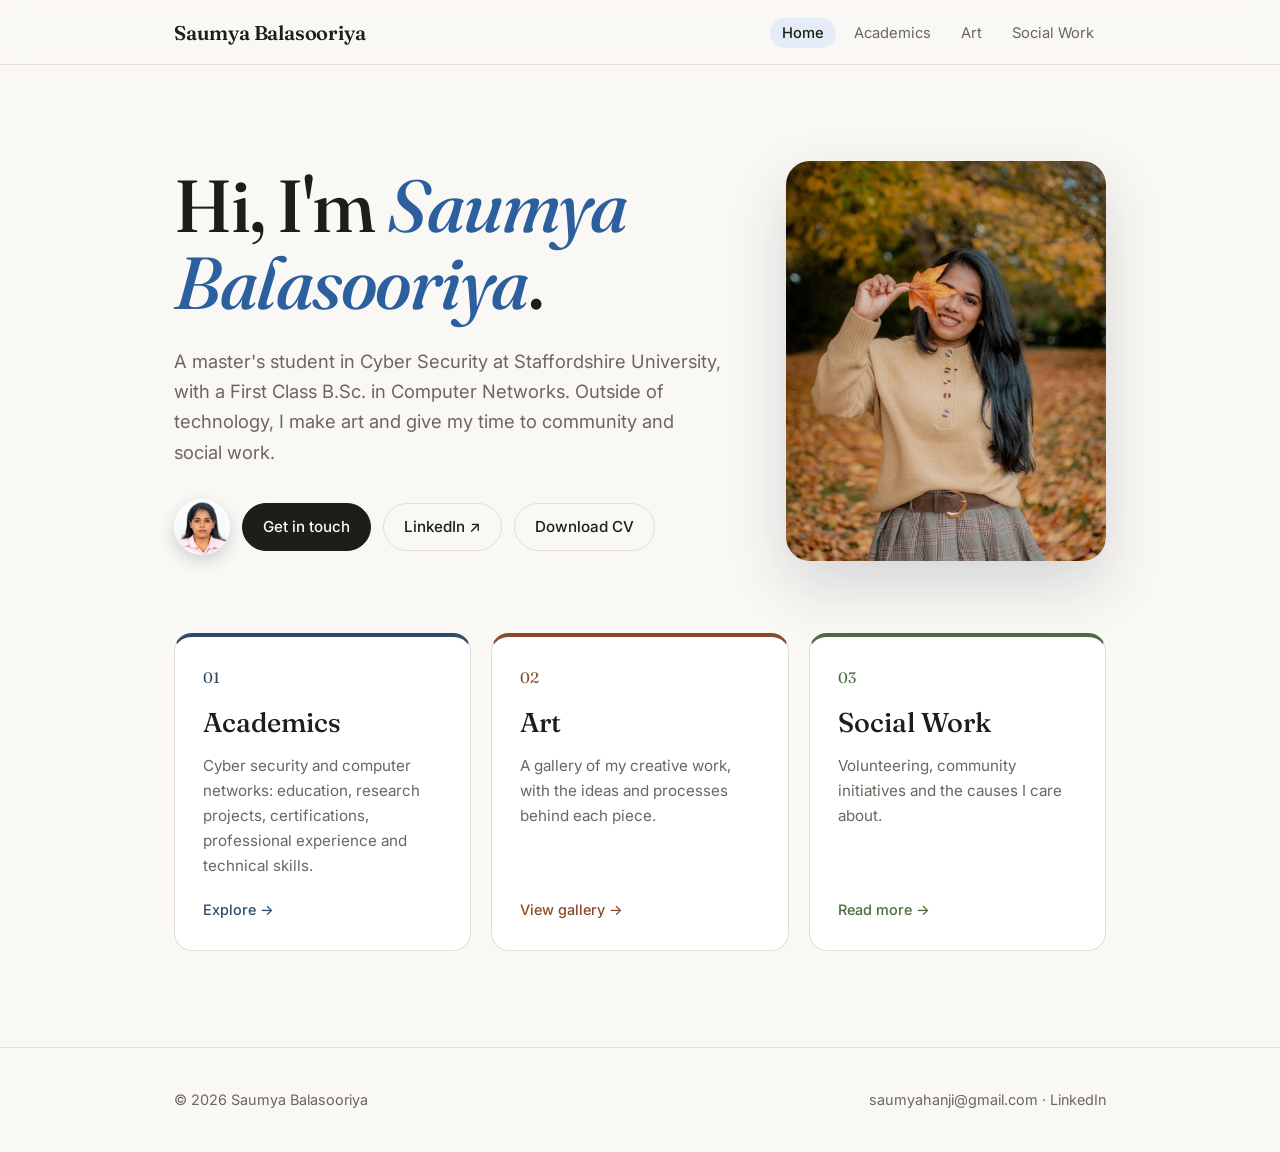
==== index.html @ 0fc7e2a3 "Move formal portrait beside the hero buttons Co-Authored-By: Claude Opus 5.5 <noreply@anthropic.com>" ====
<!doctype html>
<html lang="en">
<head>
  <meta charset="utf-8">
  <meta name="viewport" content="width=device-width, initial-scale=1">
  <title>Saumya Balasooriya</title>
  <meta name="description" content="Portfolio of Saumya Balasooriya: cyber security & networks, art, and social work.">
  <link rel="preconnect" href="https://fonts.googleapis.com">
  <link href="https://fonts.googleapis.com/css2?family=Fraunces:ital,opsz,wght@0,9..144,400;0,9..144,500;0,9..144,600;1,9..144,400&family=Inter:wght@400;500;600&display=swap" rel="stylesheet">
  <meta name="color-scheme" content="light">
  <link rel="icon" href="favicon.svg?v=11" type="image/svg+xml">
  <link rel="stylesheet" href="style.css?v=11">
</head>
<body>
  <nav class="nav">
    <div class="wrap">
      <a class="brand" href="index.html">Saumya Balasooriya</a>
      <ul>
        <li><a href="index.html">Home</a></li>
        <li><a href="academics.html">Academics</a></li>
        <li><a href="art.html">Art</a></li>
        <li><a href="social-work.html">Social Work</a></li>
      </ul>
    </div>
  </nav>

  <main class="wrap">
    <header class="hero reveal">
      <div class="hero-text">
      <h1>Hi, I'm <em>Saumya Balasooriya</em>.</h1>
      <p class="lede">
        A master's student in Cyber Security at Staffordshire University,
        with a First Class B.Sc. in Computer Networks. Outside of technology, I make art and give my time
        to community and social work.
      </p>
      <div class="contact-row">
        <img class="avatar" src="images/portrait.jpg" alt="Portrait of Saumya Balasooriya" width="600" height="600">
        <a class="btn primary" href="mailto:saumyahanji@gmail.com">Get in touch</a>
        <a class="btn" href="https://www.linkedin.com/in/saumya-balasooriya/" target="_blank" rel="noopener">LinkedIn ↗</a>
        <a class="btn" href="Curriculum_Vitae_of_Saumya_Balasooriya.pdf" download>Download CV</a>
      </div>
      </div>
      <div class="hero-photos">
        <img class="casual" src="images/casual.jpg" alt="Saumya Balasooriya smiling among autumn leaves, holding a maple leaf" width="933" height="1400">
      </div>
    </header>

    <div class="pillars">
      <a class="pillar c-academics reveal" href="academics.html">
        <span class="num">01</span>
        <h2>Academics</h2>
        <p>Cyber security and computer networks: education, research projects, certifications, professional experience and technical skills.</p>
        <span class="go">Explore →</span>
      </a>
      <a class="pillar c-art reveal" href="art.html">
        <span class="num">02</span>
        <h2>Art</h2>
        <p>A gallery of my creative work, with the ideas and processes behind each piece.</p>
        <span class="go">View gallery →</span>
      </a>
      <a class="pillar c-social reveal" href="social-work.html">
        <span class="num">03</span>
        <h2>Social Work</h2>
        <p>Volunteering, community initiatives and the causes I care about.</p>
        <span class="go">Read more →</span>
      </a>
    </div>
  </main>

  <footer>
    <div class="wrap">
      <span>© <span data-year></span> Saumya Balasooriya</span>
      <span><a href="mailto:saumyahanji@gmail.com">saumyahanji@gmail.com</a> · <a href="https://www.linkedin.com/in/saumya-balasooriya/" target="_blank" rel="noopener">LinkedIn</a></span>
    </div>
  </footer>
  <script src="site.js?v=11"></script>
</body>
</html>
---- style.css ----
:root {
  --bg: #faf8f4;
  --surface: #ffffff;
  --ink: #1f1d1a;
  --muted: #6b665e;
  --line: #e4dfd5;
  --accent: #2b5f9e;
  --accent-soft: #e3ecf7;
  --academics: #2f4d6b;
  --art: #8a4b2a;
  --social: #4c6b3f;
  --serif: "Fraunces", Georgia, serif;
  --sans: "Inter", system-ui, -apple-system, sans-serif;
}

* { box-sizing: border-box; margin: 0; padding: 0; }

html { scroll-behavior: smooth; }

body {
  background: var(--bg);
  color: var(--ink);
  font-family: var(--sans);
  font-size: 17px;
  line-height: 1.65;
  -webkit-font-smoothing: antialiased;
}

a { color: inherit; }

.wrap { max-width: 980px; margin: 0 auto; padding: 0 24px; }

/* ---------- Nav ---------- */
.nav {
  position: sticky; top: 0; z-index: 10;
  background: color-mix(in srgb, var(--bg) 88%, transparent);
  backdrop-filter: blur(10px);
  border-bottom: 1px solid var(--line);
}
.nav .wrap {
  display: flex; align-items: center; justify-content: space-between;
  height: 64px; gap: 16px;
}
.brand {
  font-family: var(--serif); font-size: 1.25rem; font-weight: 600;
  text-decoration: none; letter-spacing: -0.01em;
}
.nav ul { display: flex; gap: 6px; list-style: none; }
.nav ul a {
  text-decoration: none; font-size: 0.92rem; color: var(--muted);
  padding: 6px 12px; border-radius: 999px; transition: all .2s;
}
.nav ul a:hover { color: var(--ink); background: var(--accent-soft); }
.nav ul a.active { color: var(--ink); background: var(--accent-soft); font-weight: 500; }

/* ---------- Hero ---------- */
.hero { padding: 96px 0 72px; }
.eyebrow {
  font-size: 0.8rem; letter-spacing: 0.14em; text-transform: uppercase;
  color: var(--accent); font-weight: 600; margin-bottom: 18px;
}
h1 {
  font-family: var(--serif); font-weight: 500;
  font-size: clamp(2.6rem, 7vw, 4.6rem); line-height: 1.05; letter-spacing: -0.02em;
}
h1 em { font-style: italic; color: var(--accent); }
.lede { max-width: 620px; margin-top: 24px; font-size: 1.15rem; color: var(--muted); }
.contact-row { display: flex; flex-wrap: wrap; gap: 12px; margin-top: 32px; }
.btn {
  display: inline-flex; align-items: center; gap: 8px;
  padding: 10px 20px; border-radius: 999px; text-decoration: none;
  font-size: 0.95rem; font-weight: 500; border: 1px solid var(--line);
  transition: all .2s;
}
.btn:hover { border-color: var(--ink); }
.btn.primary { background: var(--ink); color: var(--bg); border-color: var(--ink); }
.btn.primary:hover { opacity: .85; }

.hero { display: grid; grid-template-columns: 1fr auto; gap: 64px; align-items: center; }
.hero-photos { position: relative; width: 320px; flex-shrink: 0; }
.hero-photos .casual {
  display: block; width: 100%; height: auto; aspect-ratio: 4/5; object-fit: cover; object-position: center 30%;
  border-radius: 24px; box-shadow: 0 24px 60px rgba(20, 40, 70, .16);
}
.contact-row { align-items: center; }
.avatar {
  width: 56px; height: 56px; border-radius: 50%; object-fit: cover; object-position: center 22%;
  box-shadow: 0 6px 16px rgba(20, 40, 70, .18); flex-shrink: 0;
}

/* ---------- Page header (sub pages) ---------- */
.page-head { padding: 72px 0 40px; border-bottom: 1px solid var(--line); }
.page-head h1 { font-size: clamp(2.4rem, 6vw, 3.6rem); }
.page-head .lede { margin-top: 16px; }

/* ---------- Pillars (home) ---------- */
.pillars {
  display: grid; grid-template-columns: repeat(3, 1fr); gap: 20px;
  padding-bottom: 96px;
}
.pillar {
  display: flex; flex-direction: column;
  background: var(--surface); border: 1px solid var(--line); border-radius: 18px;
  padding: 28px; text-decoration: none; transition: transform .25s, border-color .25s;
  border-top: 4px solid var(--c);
}
.pillar:hover { transform: translateY(-4px); border-color: var(--c); border-top-color: var(--c); }
.pillar .num { font-family: var(--serif); color: var(--c); font-size: 0.95rem; }
.pillar h2 { font-family: var(--serif); font-weight: 500; font-size: 1.7rem; margin: 10px 0 8px; }
.pillar p { color: var(--muted); font-size: 0.95rem; flex: 1; }
.pillar .go { margin-top: 20px; font-size: 0.9rem; font-weight: 500; color: var(--c); }
.c-academics { --c: var(--academics); }
.c-art { --c: var(--art); }
.c-social { --c: var(--social); }

/* ---------- Sections ---------- */
section.block { padding: 56px 0; border-bottom: 1px solid var(--line); }
section.block:last-of-type { border-bottom: 0; }
.block-title {
  font-family: var(--serif); font-weight: 500; font-size: 1.9rem;
  margin-bottom: 28px; letter-spacing: -0.01em;
}

/* Timeline entries */
.entry {
  display: grid; grid-template-columns: 170px 1fr; gap: 24px;
  padding: 20px 0; border-top: 1px dashed var(--line);
}
.entry:first-of-type { border-top: 0; padding-top: 0; }
.entry .when { color: var(--muted); font-size: 0.88rem; padding-top: 3px; font-variant-numeric: tabular-nums; }
.entry h3 { font-size: 1.08rem; font-weight: 600; }
.entry .where { color: var(--muted); font-size: 0.95rem; }
.entry .tag {
  display: inline-block; font-size: 0.75rem; font-weight: 600;
  background: var(--accent-soft); color: var(--accent);
  padding: 2px 10px; border-radius: 999px; margin-left: 6px; vertical-align: 2px;
}
.entry ul { margin: 10px 0 0 18px; color: var(--ink); font-size: 0.95rem; }
.entry li { margin-bottom: 6px; }
.entry li::marker { color: var(--muted); }

/* Skills */
.skills { display: grid; gap: 18px; }
.skill-row { display: grid; grid-template-columns: 200px 1fr; gap: 24px; align-items: start; }
.skill-row h4 { font-size: 0.95rem; font-weight: 600; padding-top: 4px; }
.chips { display: flex; flex-wrap: wrap; gap: 8px; }
.chip {
  font-size: 0.85rem; padding: 4px 12px; border-radius: 999px;
  background: var(--surface); border: 1px solid var(--line);
}

/* Art gallery */
.filters { display: flex; flex-wrap: wrap; gap: 8px; margin-bottom: 28px; }
.filters button {
  font: inherit; font-size: 0.88rem; cursor: pointer;
  padding: 6px 16px; border-radius: 999px;
  background: transparent; color: var(--muted); border: 1px solid var(--line);
}
.filters button.on { background: var(--ink); color: var(--bg); border-color: var(--ink); }
.gallery { columns: 3 260px; column-gap: 20px; }
.art-card {
  break-inside: avoid; margin-bottom: 20px; cursor: zoom-in;
  background: var(--surface); border: 1px solid var(--line); border-radius: 14px; overflow: hidden;
}
.art-card .frame {
  aspect-ratio: var(--ratio, 4/5);
  background: linear-gradient(135deg, var(--g1), var(--g2));
  display: grid; place-items: center; color: rgba(255,255,255,.85);
  font-size: 0.8rem; letter-spacing: .1em; text-transform: uppercase;
}
.art-card img { width: 100%; display: block; }
.art-card .cap { padding: 14px 16px; }
.art-card .cap strong { display: block; font-weight: 600; font-size: 0.98rem; }
.art-card .cap span { color: var(--muted); font-size: 0.85rem; }

.lightbox {
  position: fixed; inset: 0; z-index: 50; display: none;
  background: rgba(10,10,10,.88); padding: 24px;
  align-items: center; justify-content: center; flex-direction: column; gap: 14px;
}
.lightbox.open { display: flex; }
.lightbox .big { max-width: min(900px, 100%); max-height: 78vh; border-radius: 10px; overflow: hidden; }
.lightbox .big img { max-height: 78vh; max-width: min(720px, 90vw); width: auto; height: auto; object-fit: contain; display: block; }
.lightbox .big .frame { max-height: 78vh; width: min(640px, 90vw); }
.lightbox p a { color: #fff; font-size: .9rem; opacity: .85; }
.lightbox p { color: #eee; text-align: center; }
.lightbox button {
  position: absolute; top: 18px; right: 22px; background: none; border: 0;
  color: #fff; font-size: 2rem; cursor: pointer;
}

/* Callouts / statements */
.statement {
  font-family: var(--serif); font-size: clamp(1.3rem, 3vw, 1.7rem); line-height: 1.45;
  max-width: 760px; font-weight: 400;
}
.stats { display: grid; grid-template-columns: repeat(3, 1fr); gap: 20px; margin-top: 40px; }
.stat {
  background: var(--surface); border: 1px solid var(--line); border-radius: 14px; padding: 22px;
}
.stat b { display: block; font-family: var(--serif); font-size: 2.2rem; font-weight: 500; color: var(--social); }
.stat span { color: var(--muted); font-size: 0.9rem; }

.note {
  background: var(--accent-soft); border-left: 3px solid var(--accent);
  padding: 14px 18px; border-radius: 8px; font-size: 0.9rem; color: var(--ink); margin-bottom: 28px;
}

/* ---------- Event photo story ---------- */
.event-feature {
  display: grid; grid-template-columns: 1.5fr 1fr; gap: 28px; align-items: center; margin-bottom: 8px;
}
.event-feature .art-card { margin: 0; }
.event-feature .art-card img { width: 100%; aspect-ratio: 4/3; object-fit: cover; display: block; }
.event-feature .cap { padding: 12px 16px; }
.event-feature .cap strong { display: block; font-weight: 600; font-size: 0.95rem; }
.event-feature .cap span { color: var(--muted); font-size: 0.85rem; }
.event-note { border-left: 3px solid var(--accent); padding: 4px 0 4px 22px; }
.event-note-label {
  font-size: 0.78rem; letter-spacing: .14em; text-transform: uppercase;
  color: var(--accent); font-weight: 600; margin-bottom: 10px;
}
.event-note p:last-child { font-family: var(--serif); font-size: 1.2rem; line-height: 1.55; }
.event-row { display: grid; gap: 16px; margin-bottom: 16px; }
.event-row.one { grid-template-columns: 1fr; }
.event-row.two { grid-template-columns: repeat(2, 1fr); }
.event-row.three { grid-template-columns: repeat(3, 1fr); }
.event-row .art-card { margin: 0; break-inside: auto; }
.event-row .art-card img { width: 100%; aspect-ratio: 4/3; object-fit: cover; display: block; }
.event-row.two .art-card img { aspect-ratio: 16/10; }
.event-row .art-card.feature img { aspect-ratio: 16/8; object-position: center 35%; }
.event-row .cap { padding: 12px 16px; }
.event-row .cap strong { display: block; font-weight: 600; font-size: 0.95rem; }
.event-row .cap span { color: var(--muted); font-size: 0.85rem; }
.event-step {
  display: flex; align-items: baseline; gap: 12px;
  font-family: var(--serif); font-weight: 500; font-size: 1.3rem; margin: 40px 0 16px;
}
.event-step span { font-size: 0.9rem; color: var(--accent); letter-spacing: .08em; }

/* ---------- Footer ---------- */
footer { border-top: 1px solid var(--line); padding: 40px 0; color: var(--muted); font-size: 0.9rem; }
footer .wrap { display: flex; justify-content: space-between; flex-wrap: wrap; gap: 12px; }
footer a { text-decoration: none; }
footer a:hover { color: var(--ink); }

/* ---------- Reveal ---------- */
.reveal { opacity: 0; transform: translateY(16px); transition: opacity .7s ease, transform .7s ease; }
.reveal.in { opacity: 1; transform: none; }
@media (prefers-reduced-motion: reduce) { .reveal { opacity: 1; transform: none; transition: none; } }

/* ---------- Mobile ---------- */
@media (max-width: 760px) {
  .wrap { padding: 0 16px; }
  .nav .wrap { height: auto; padding-top: 12px; padding-bottom: 12px; flex-direction: column; align-items: flex-start; gap: 8px; }
  .nav ul { flex-wrap: wrap; margin-left: -12px; }
  .hero { padding: 40px 0 48px; grid-template-columns: 1fr; gap: 36px; }
  .hero-photos { order: -1; width: min(260px, 72%); }
  .avatar { width: 48px; height: 48px; }
  .pillars, .stats { grid-template-columns: 1fr; }
  .event-row.two, .event-row.three { grid-template-columns: 1fr 1fr; }
  .event-feature { grid-template-columns: 1fr; }
  .entry, .skill-row { grid-template-columns: 1fr; gap: 6px; }
}
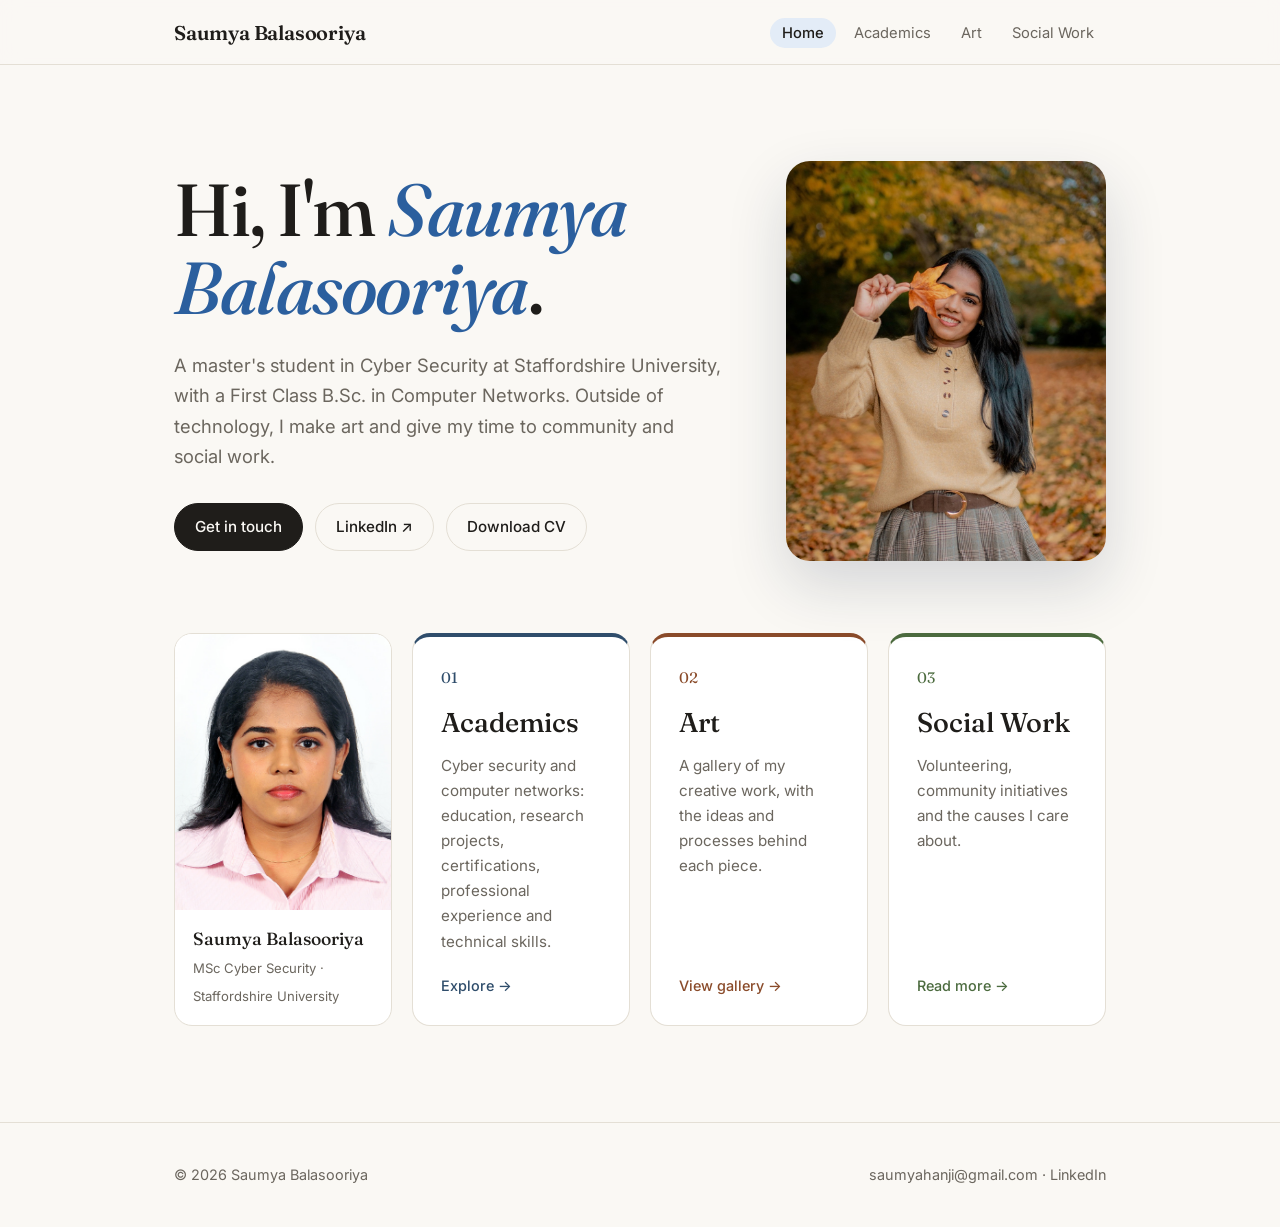
==== commit dd818595: "Show formal portrait as the first of the home page tiles Co-Authored-By: Claude Opus 5.5 <noreply@an" ====
--- a/index.html
+++ b/index.html
@@ -8,8 +8,8 @@
   <link rel="preconnect" href="https://fonts.googleapis.com">
   <link href="https://fonts.googleapis.com/css2?family=Fraunces:ital,opsz,wght@0,9..144,400;0,9..144,500;0,9..144,600;1,9..144,400&family=Inter:wght@400;500;600&display=swap" rel="stylesheet">
   <meta name="color-scheme" content="light">
-  <link rel="icon" href="favicon.svg?v=11" type="image/svg+xml">
-  <link rel="stylesheet" href="style.css?v=11">
+  <link rel="icon" href="favicon.svg?v=12" type="image/svg+xml">
+  <link rel="stylesheet" href="style.css?v=12">
 </head>
 <body>
   <nav class="nav">
@@ -34,7 +34,6 @@
         to community and social work.
       </p>
       <div class="contact-row">
-        <img class="avatar" src="images/portrait.jpg" alt="Portrait of Saumya Balasooriya" width="600" height="600">
         <a class="btn primary" href="mailto:saumyahanji@gmail.com">Get in touch</a>
         <a class="btn" href="https://www.linkedin.com/in/saumya-balasooriya/" target="_blank" rel="noopener">LinkedIn ↗</a>
         <a class="btn" href="Curriculum_Vitae_of_Saumya_Balasooriya.pdf" download>Download CV</a>
@@ -46,6 +45,10 @@
     </header>
 
     <div class="pillars">
+      <figure class="pillar portrait-tile reveal">
+        <img src="images/portrait.jpg" alt="Portrait of Saumya Balasooriya" width="600" height="600">
+        <figcaption><strong>Saumya Balasooriya</strong><span>MSc Cyber Security · Staffordshire University</span></figcaption>
+      </figure>
       <a class="pillar c-academics reveal" href="academics.html">
         <span class="num">01</span>
         <h2>Academics</h2>
@@ -73,6 +76,6 @@
       <span><a href="mailto:saumyahanji@gmail.com">saumyahanji@gmail.com</a> · <a href="https://www.linkedin.com/in/saumya-balasooriya/" target="_blank" rel="noopener">LinkedIn</a></span>
     </div>
   </footer>
-  <script src="site.js?v=11"></script>
+  <script src="site.js?v=12"></script>
 </body>
 </html>
--- a/style.css
+++ b/style.css
@@ -83,10 +83,6 @@
   border-radius: 24px; box-shadow: 0 24px 60px rgba(20, 40, 70, .16);
 }
 .contact-row { align-items: center; }
-.avatar {
-  width: 56px; height: 56px; border-radius: 50%; object-fit: cover; object-position: center 22%;
-  box-shadow: 0 6px 16px rgba(20, 40, 70, .18); flex-shrink: 0;
-}
 
 /* ---------- Page header (sub pages) ---------- */
 .page-head { padding: 72px 0 40px; border-bottom: 1px solid var(--line); }
@@ -95,7 +91,7 @@
 
 /* ---------- Pillars (home) ---------- */
 .pillars {
-  display: grid; grid-template-columns: repeat(3, 1fr); gap: 20px;
+  display: grid; grid-template-columns: repeat(4, 1fr); gap: 20px;
   padding-bottom: 96px;
 }
 .pillar {
@@ -104,6 +100,17 @@
   padding: 28px; text-decoration: none; transition: transform .25s, border-color .25s;
   border-top: 4px solid var(--c);
 }
+.portrait-tile {
+  margin: 0; padding: 0; overflow: hidden; border-top: 1px solid var(--line);
+}
+.portrait-tile:hover { transform: none; border-color: var(--line); border-top-color: var(--line); }
+.portrait-tile img {
+  display: block; width: 100%; flex: 1; min-height: 0; height: auto;
+  object-fit: cover; object-position: center 20%;
+}
+.portrait-tile figcaption { padding: 14px 18px 16px; }
+.portrait-tile strong { display: block; font-family: var(--serif); font-weight: 500; font-size: 1.1rem; }
+.portrait-tile span { color: var(--muted); font-size: 0.82rem; }
 .pillar:hover { transform: translateY(-4px); border-color: var(--c); border-top-color: var(--c); }
 .pillar .num { font-family: var(--serif); color: var(--c); font-size: 0.95rem; }
 .pillar h2 { font-family: var(--serif); font-weight: 500; font-size: 1.7rem; margin: 10px 0 8px; }
@@ -249,6 +256,10 @@
 .reveal.in { opacity: 1; transform: none; }
 @media (prefers-reduced-motion: reduce) { .reveal { opacity: 1; transform: none; transition: none; } }
 
+@media (max-width: 1000px) and (min-width: 761px) {
+  .pillars { grid-template-columns: repeat(2, 1fr); }
+}
+
 /* ---------- Mobile ---------- */
 @media (max-width: 760px) {
   .wrap { padding: 0 16px; }
@@ -256,8 +267,8 @@
   .nav ul { flex-wrap: wrap; margin-left: -12px; }
   .hero { padding: 40px 0 48px; grid-template-columns: 1fr; gap: 36px; }
   .hero-photos { order: -1; width: min(260px, 72%); }
-  .avatar { width: 48px; height: 48px; }
   .pillars, .stats { grid-template-columns: 1fr; }
+  .portrait-tile img { aspect-ratio: 4/3; flex: none; }
   .event-row.two, .event-row.three { grid-template-columns: 1fr 1fr; }
   .event-feature { grid-template-columns: 1fr; }
   .entry, .skill-row { grid-template-columns: 1fr; gap: 6px; }
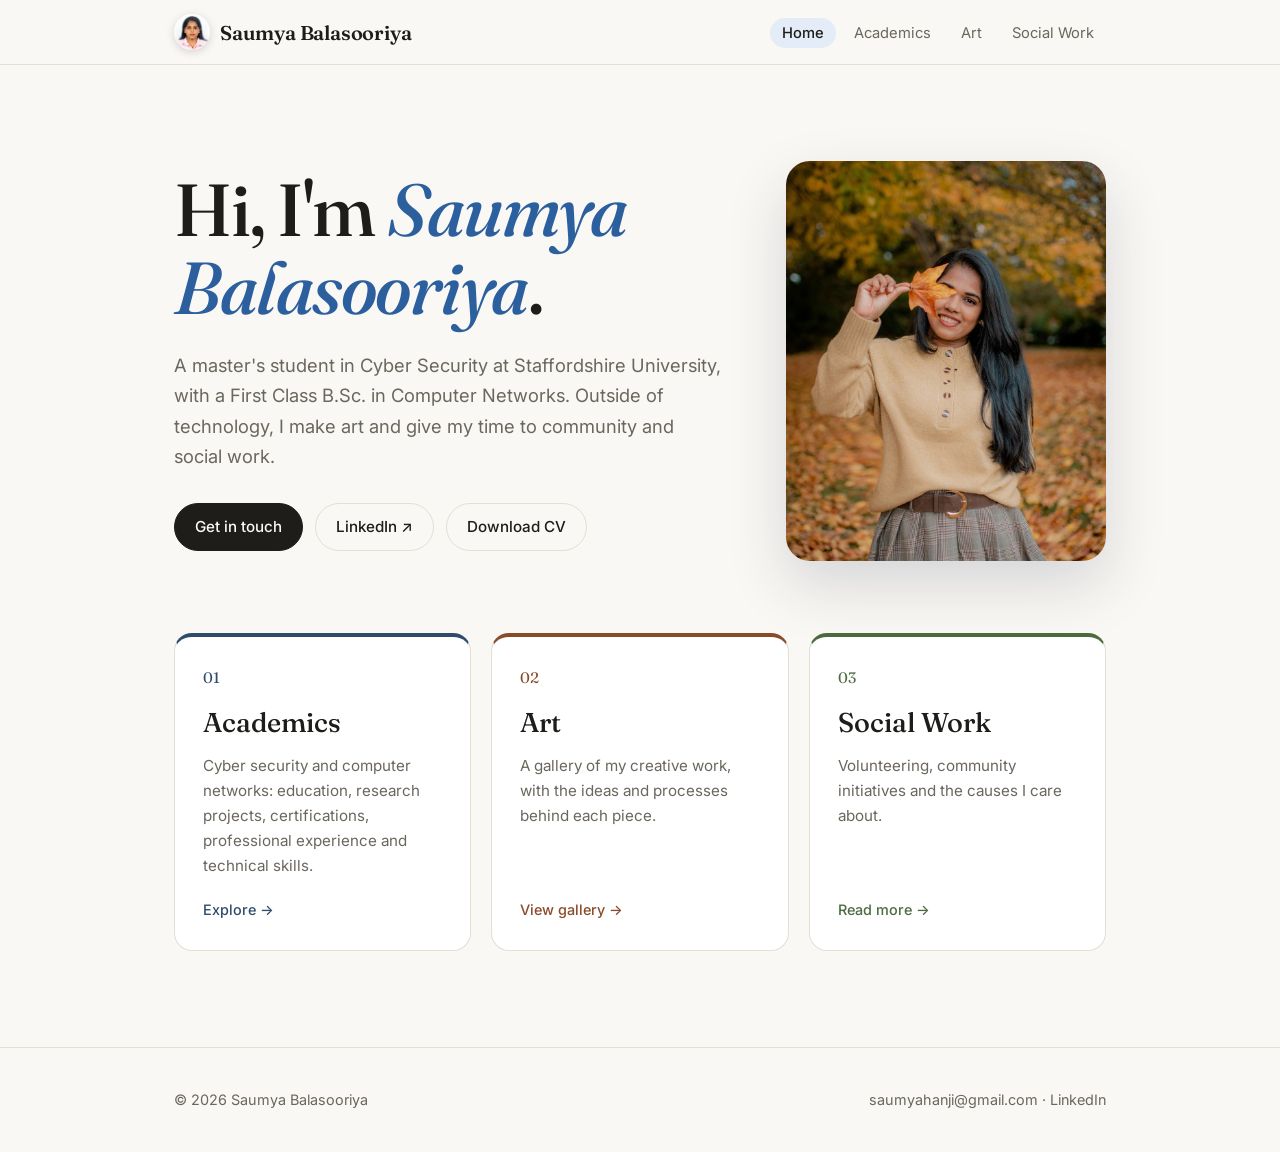
==== commit e9c32b96: "Move formal portrait into the top bar beside the name Small round portrait next to the site name on " ====
--- a/index.html
+++ b/index.html
@@ -8,13 +8,13 @@
   <link rel="preconnect" href="https://fonts.googleapis.com">
   <link href="https://fonts.googleapis.com/css2?family=Fraunces:ital,opsz,wght@0,9..144,400;0,9..144,500;0,9..144,600;1,9..144,400&family=Inter:wght@400;500;600&display=swap" rel="stylesheet">
   <meta name="color-scheme" content="light">
-  <link rel="icon" href="favicon.svg?v=12" type="image/svg+xml">
-  <link rel="stylesheet" href="style.css?v=12">
+  <link rel="icon" href="favicon.svg?v=13" type="image/svg+xml">
+  <link rel="stylesheet" href="style.css?v=13">
 </head>
 <body>
   <nav class="nav">
     <div class="wrap">
-      <a class="brand" href="index.html">Saumya Balasooriya</a>
+      <a class="brand" href="index.html"><img class="brand-avatar" src="images/portrait.jpg" alt="" width="600" height="600">Saumya Balasooriya</a>
       <ul>
         <li><a href="index.html">Home</a></li>
         <li><a href="academics.html">Academics</a></li>
@@ -45,10 +45,6 @@
     </header>
 
     <div class="pillars">
-      <figure class="pillar portrait-tile reveal">
-        <img src="images/portrait.jpg" alt="Portrait of Saumya Balasooriya" width="600" height="600">
-        <figcaption><strong>Saumya Balasooriya</strong><span>MSc Cyber Security · Staffordshire University</span></figcaption>
-      </figure>
       <a class="pillar c-academics reveal" href="academics.html">
         <span class="num">01</span>
         <h2>Academics</h2>
@@ -76,6 +72,6 @@
       <span><a href="mailto:saumyahanji@gmail.com">saumyahanji@gmail.com</a> · <a href="https://www.linkedin.com/in/saumya-balasooriya/" target="_blank" rel="noopener">LinkedIn</a></span>
     </div>
   </footer>
-  <script src="site.js?v=12"></script>
+  <script src="site.js?v=13"></script>
 </body>
 </html>
--- a/style.css
+++ b/style.css
@@ -42,8 +42,14 @@
   height: 64px; gap: 16px;
 }
 .brand {
+  display: inline-flex; align-items: center; gap: 10px;
   font-family: var(--serif); font-size: 1.25rem; font-weight: 600;
   text-decoration: none; letter-spacing: -0.01em;
+}
+.brand-avatar {
+  width: 36px; height: 36px; border-radius: 50%; flex-shrink: 0;
+  object-fit: cover; object-position: center 22%;
+  box-shadow: 0 2px 8px rgba(20, 40, 70, .18);
 }
 .nav ul { display: flex; gap: 6px; list-style: none; }
 .nav ul a {
@@ -91,7 +97,7 @@
 
 /* ---------- Pillars (home) ---------- */
 .pillars {
-  display: grid; grid-template-columns: repeat(4, 1fr); gap: 20px;
+  display: grid; grid-template-columns: repeat(3, 1fr); gap: 20px;
   padding-bottom: 96px;
 }
 .pillar {
@@ -100,17 +106,6 @@
   padding: 28px; text-decoration: none; transition: transform .25s, border-color .25s;
   border-top: 4px solid var(--c);
 }
-.portrait-tile {
-  margin: 0; padding: 0; overflow: hidden; border-top: 1px solid var(--line);
-}
-.portrait-tile:hover { transform: none; border-color: var(--line); border-top-color: var(--line); }
-.portrait-tile img {
-  display: block; width: 100%; flex: 1; min-height: 0; height: auto;
-  object-fit: cover; object-position: center 20%;
-}
-.portrait-tile figcaption { padding: 14px 18px 16px; }
-.portrait-tile strong { display: block; font-family: var(--serif); font-weight: 500; font-size: 1.1rem; }
-.portrait-tile span { color: var(--muted); font-size: 0.82rem; }
 .pillar:hover { transform: translateY(-4px); border-color: var(--c); border-top-color: var(--c); }
 .pillar .num { font-family: var(--serif); color: var(--c); font-size: 0.95rem; }
 .pillar h2 { font-family: var(--serif); font-weight: 500; font-size: 1.7rem; margin: 10px 0 8px; }
@@ -256,10 +251,6 @@
 .reveal.in { opacity: 1; transform: none; }
 @media (prefers-reduced-motion: reduce) { .reveal { opacity: 1; transform: none; transition: none; } }
 
-@media (max-width: 1000px) and (min-width: 761px) {
-  .pillars { grid-template-columns: repeat(2, 1fr); }
-}
-
 /* ---------- Mobile ---------- */
 @media (max-width: 760px) {
   .wrap { padding: 0 16px; }
@@ -268,7 +259,6 @@
   .hero { padding: 40px 0 48px; grid-template-columns: 1fr; gap: 36px; }
   .hero-photos { order: -1; width: min(260px, 72%); }
   .pillars, .stats { grid-template-columns: 1fr; }
-  .portrait-tile img { aspect-ratio: 4/3; flex: none; }
   .event-row.two, .event-row.three { grid-template-columns: 1fr 1fr; }
   .event-feature { grid-template-columns: 1fr; }
   .entry, .skill-row { grid-template-columns: 1fr; gap: 6px; }
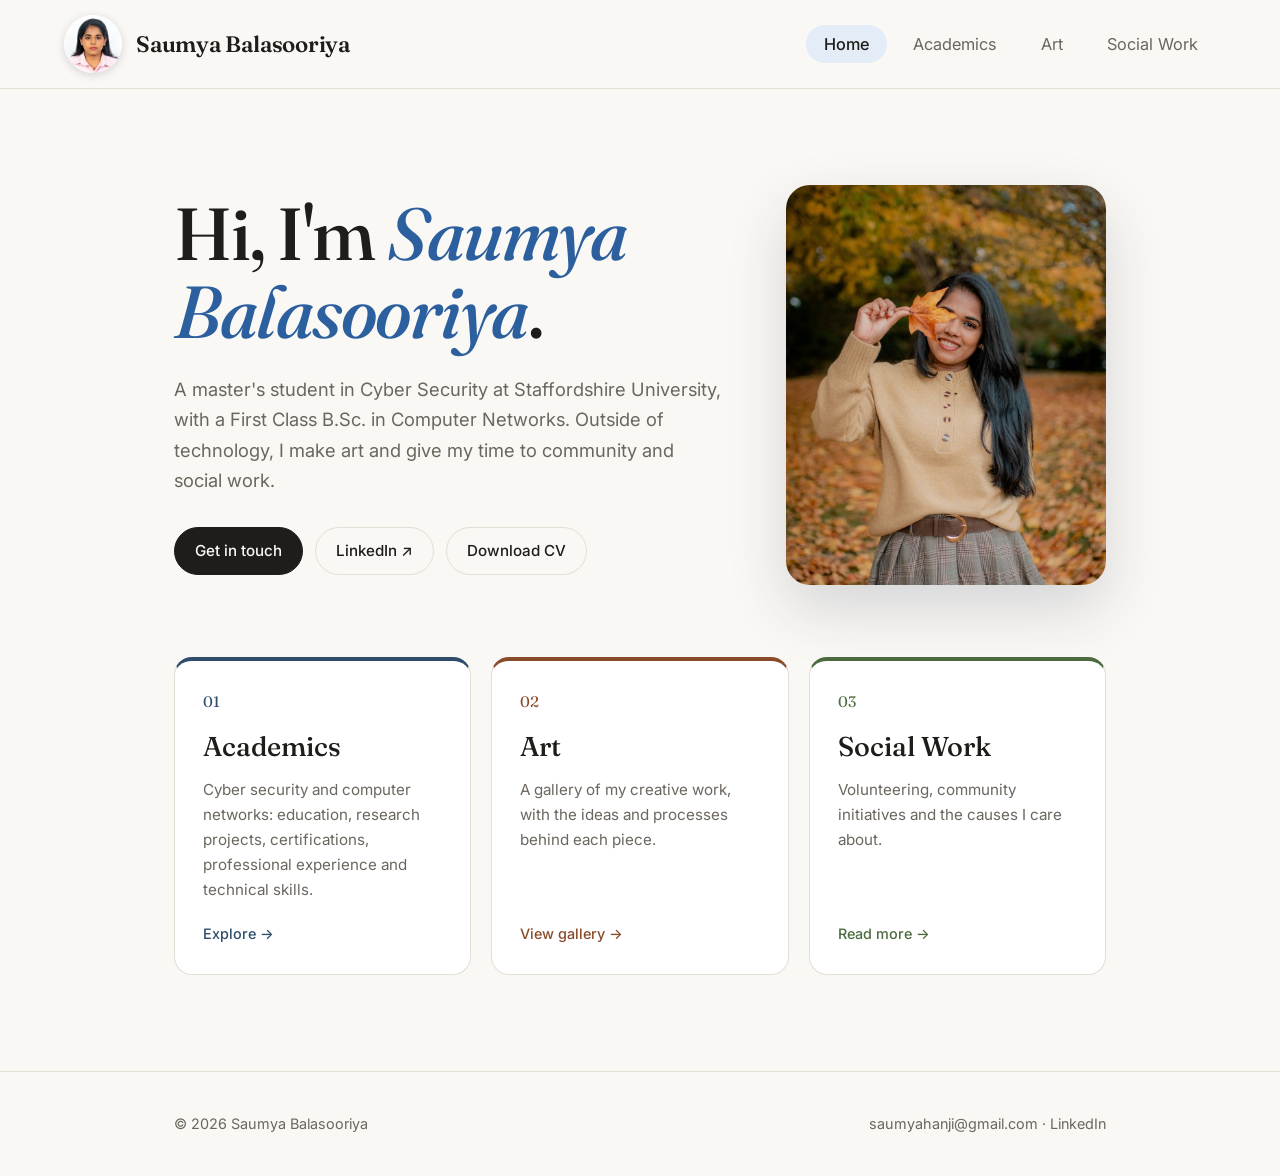
==== commit d9883173: "Larger top bar: bigger portrait, larger menu, wider layout Co-Authored-By: Claude Opus 5.5 <noreply@" ====
--- a/index.html
+++ b/index.html
@@ -8,8 +8,8 @@
   <link rel="preconnect" href="https://fonts.googleapis.com">
   <link href="https://fonts.googleapis.com/css2?family=Fraunces:ital,opsz,wght@0,9..144,400;0,9..144,500;0,9..144,600;1,9..144,400&family=Inter:wght@400;500;600&display=swap" rel="stylesheet">
   <meta name="color-scheme" content="light">
-  <link rel="icon" href="favicon.svg?v=13" type="image/svg+xml">
-  <link rel="stylesheet" href="style.css?v=13">
+  <link rel="icon" href="favicon.svg?v=14" type="image/svg+xml">
+  <link rel="stylesheet" href="style.css?v=14">
 </head>
 <body>
   <nav class="nav">
@@ -72,6 +72,6 @@
       <span><a href="mailto:saumyahanji@gmail.com">saumyahanji@gmail.com</a> · <a href="https://www.linkedin.com/in/saumya-balasooriya/" target="_blank" rel="noopener">LinkedIn</a></span>
     </div>
   </footer>
-  <script src="site.js?v=13"></script>
+  <script src="site.js?v=14"></script>
 </body>
 </html>
--- a/style.css
+++ b/style.css
@@ -39,22 +39,23 @@
 }
 .nav .wrap {
   display: flex; align-items: center; justify-content: space-between;
-  height: 64px; gap: 16px;
+  height: 88px; gap: 16px;
+  max-width: 1200px;
 }
 .brand {
-  display: inline-flex; align-items: center; gap: 10px;
-  font-family: var(--serif); font-size: 1.25rem; font-weight: 600;
+  display: inline-flex; align-items: center; gap: 14px;
+  font-family: var(--serif); font-size: 1.4rem; font-weight: 600;
   text-decoration: none; letter-spacing: -0.01em;
 }
 .brand-avatar {
-  width: 36px; height: 36px; border-radius: 50%; flex-shrink: 0;
+  width: 58px; height: 58px; border-radius: 50%; flex-shrink: 0;
   object-fit: cover; object-position: center 22%;
   box-shadow: 0 2px 8px rgba(20, 40, 70, .18);
 }
-.nav ul { display: flex; gap: 6px; list-style: none; }
+.nav ul { display: flex; gap: 8px; list-style: none; }
 .nav ul a {
-  text-decoration: none; font-size: 0.92rem; color: var(--muted);
-  padding: 6px 12px; border-radius: 999px; transition: all .2s;
+  text-decoration: none; font-size: 1.02rem; color: var(--muted);
+  padding: 9px 18px; border-radius: 999px; transition: all .2s;
 }
 .nav ul a:hover { color: var(--ink); background: var(--accent-soft); }
 .nav ul a.active { color: var(--ink); background: var(--accent-soft); font-weight: 500; }
@@ -254,7 +255,10 @@
 /* ---------- Mobile ---------- */
 @media (max-width: 760px) {
   .wrap { padding: 0 16px; }
-  .nav .wrap { height: auto; padding-top: 12px; padding-bottom: 12px; flex-direction: column; align-items: flex-start; gap: 8px; }
+  .brand-avatar { width: 46px; height: 46px; }
+  .brand { font-size: 1.25rem; }
+  .nav ul a { font-size: 0.95rem; padding: 7px 12px; }
+  .nav .wrap { height: auto; padding-top: 14px; padding-bottom: 12px; flex-direction: column; align-items: flex-start; gap: 8px; }
   .nav ul { flex-wrap: wrap; margin-left: -12px; }
   .hero { padding: 40px 0 48px; grid-template-columns: 1fr; gap: 36px; }
   .hero-photos { order: -1; width: min(260px, 72%); }
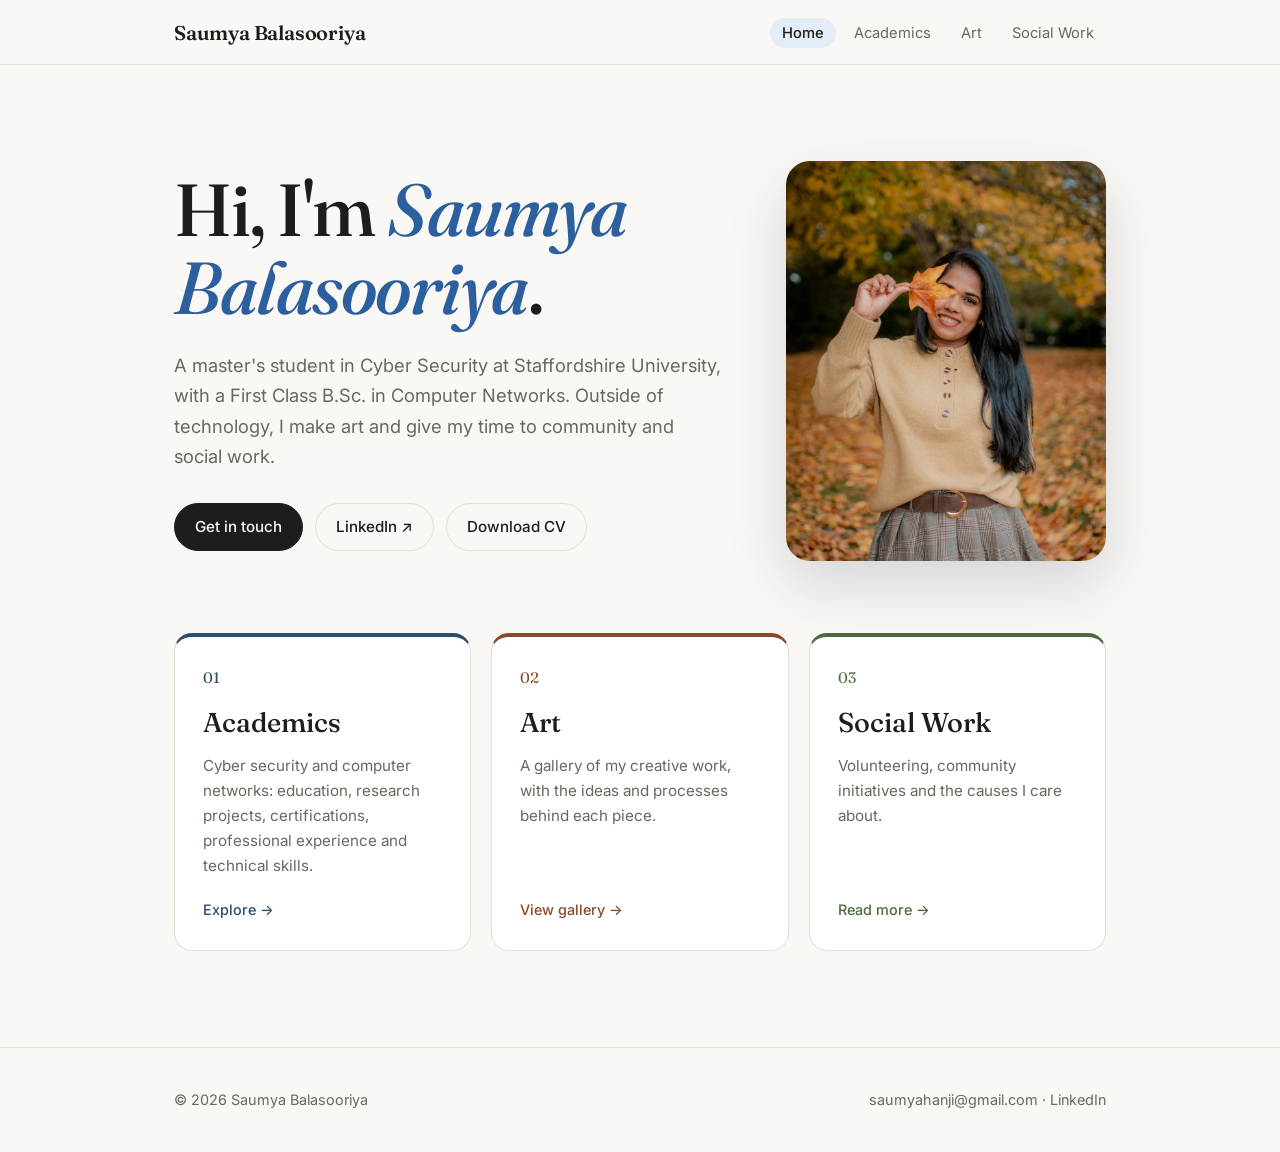
==== commit dcc9046a: "Revert larger top bar and remove portrait from the top bar Restores the original 64px bar, menu size" ====
--- a/index.html
+++ b/index.html
@@ -8,13 +8,13 @@
   <link rel="preconnect" href="https://fonts.googleapis.com">
   <link href="https://fonts.googleapis.com/css2?family=Fraunces:ital,opsz,wght@0,9..144,400;0,9..144,500;0,9..144,600;1,9..144,400&family=Inter:wght@400;500;600&display=swap" rel="stylesheet">
   <meta name="color-scheme" content="light">
-  <link rel="icon" href="favicon.svg?v=14" type="image/svg+xml">
-  <link rel="stylesheet" href="style.css?v=14">
+  <link rel="icon" href="favicon.svg?v=15" type="image/svg+xml">
+  <link rel="stylesheet" href="style.css?v=15">
 </head>
 <body>
   <nav class="nav">
     <div class="wrap">
-      <a class="brand" href="index.html"><img class="brand-avatar" src="images/portrait.jpg" alt="" width="600" height="600">Saumya Balasooriya</a>
+      <a class="brand" href="index.html">Saumya Balasooriya</a>
       <ul>
         <li><a href="index.html">Home</a></li>
         <li><a href="academics.html">Academics</a></li>
@@ -72,6 +72,6 @@
       <span><a href="mailto:saumyahanji@gmail.com">saumyahanji@gmail.com</a> · <a href="https://www.linkedin.com/in/saumya-balasooriya/" target="_blank" rel="noopener">LinkedIn</a></span>
     </div>
   </footer>
-  <script src="site.js?v=14"></script>
+  <script src="site.js?v=15"></script>
 </body>
 </html>
--- a/style.css
+++ b/style.css
@@ -39,23 +39,16 @@
 }
 .nav .wrap {
   display: flex; align-items: center; justify-content: space-between;
-  height: 88px; gap: 16px;
-  max-width: 1200px;
+  height: 64px; gap: 16px;
 }
 .brand {
-  display: inline-flex; align-items: center; gap: 14px;
-  font-family: var(--serif); font-size: 1.4rem; font-weight: 600;
+  font-family: var(--serif); font-size: 1.25rem; font-weight: 600;
   text-decoration: none; letter-spacing: -0.01em;
 }
-.brand-avatar {
-  width: 58px; height: 58px; border-radius: 50%; flex-shrink: 0;
-  object-fit: cover; object-position: center 22%;
-  box-shadow: 0 2px 8px rgba(20, 40, 70, .18);
-}
-.nav ul { display: flex; gap: 8px; list-style: none; }
+.nav ul { display: flex; gap: 6px; list-style: none; }
 .nav ul a {
-  text-decoration: none; font-size: 1.02rem; color: var(--muted);
-  padding: 9px 18px; border-radius: 999px; transition: all .2s;
+  text-decoration: none; font-size: 0.92rem; color: var(--muted);
+  padding: 6px 12px; border-radius: 999px; transition: all .2s;
 }
 .nav ul a:hover { color: var(--ink); background: var(--accent-soft); }
 .nav ul a.active { color: var(--ink); background: var(--accent-soft); font-weight: 500; }
@@ -255,10 +248,7 @@
 /* ---------- Mobile ---------- */
 @media (max-width: 760px) {
   .wrap { padding: 0 16px; }
-  .brand-avatar { width: 46px; height: 46px; }
-  .brand { font-size: 1.25rem; }
-  .nav ul a { font-size: 0.95rem; padding: 7px 12px; }
-  .nav .wrap { height: auto; padding-top: 14px; padding-bottom: 12px; flex-direction: column; align-items: flex-start; gap: 8px; }
+  .nav .wrap { height: auto; padding-top: 12px; padding-bottom: 12px; flex-direction: column; align-items: flex-start; gap: 8px; }
   .nav ul { flex-wrap: wrap; margin-left: -12px; }
   .hero { padding: 40px 0 48px; grid-template-columns: 1fr; gap: 36px; }
   .hero-photos { order: -1; width: min(260px, 72%); }
